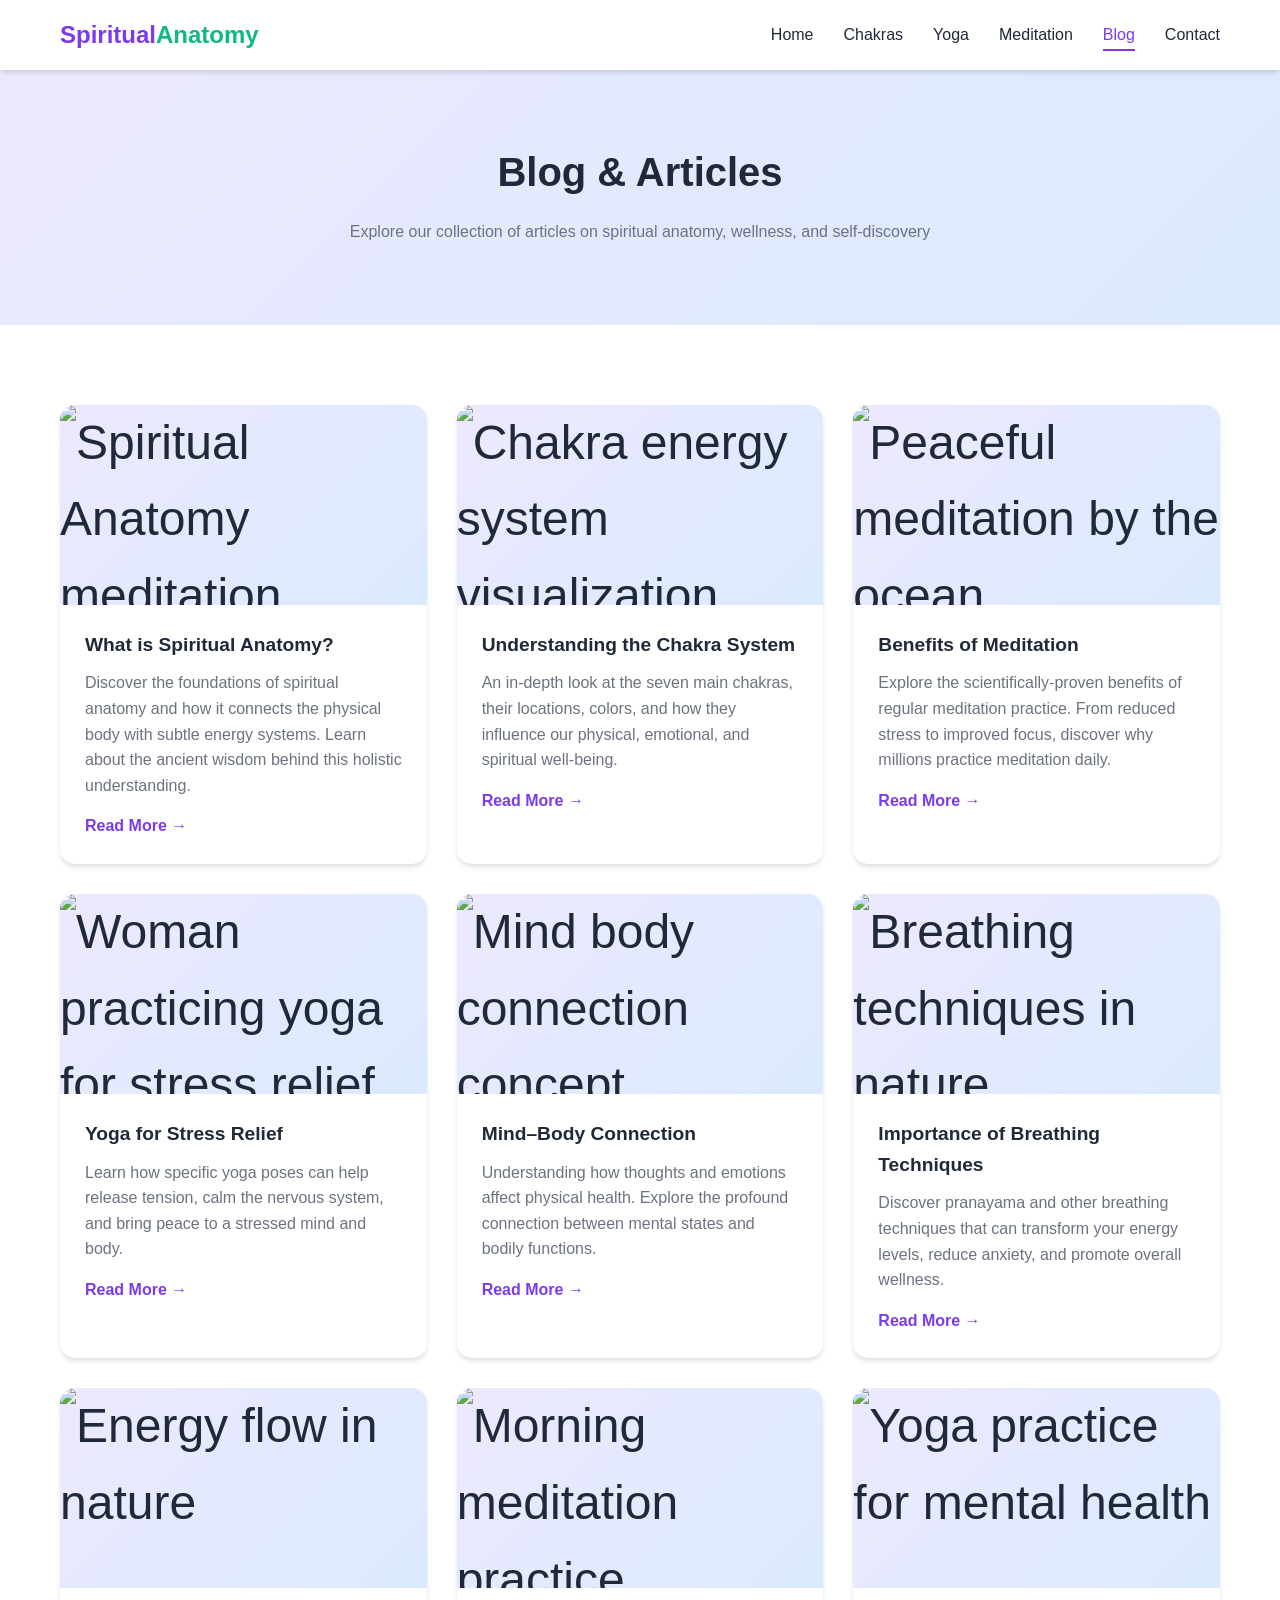
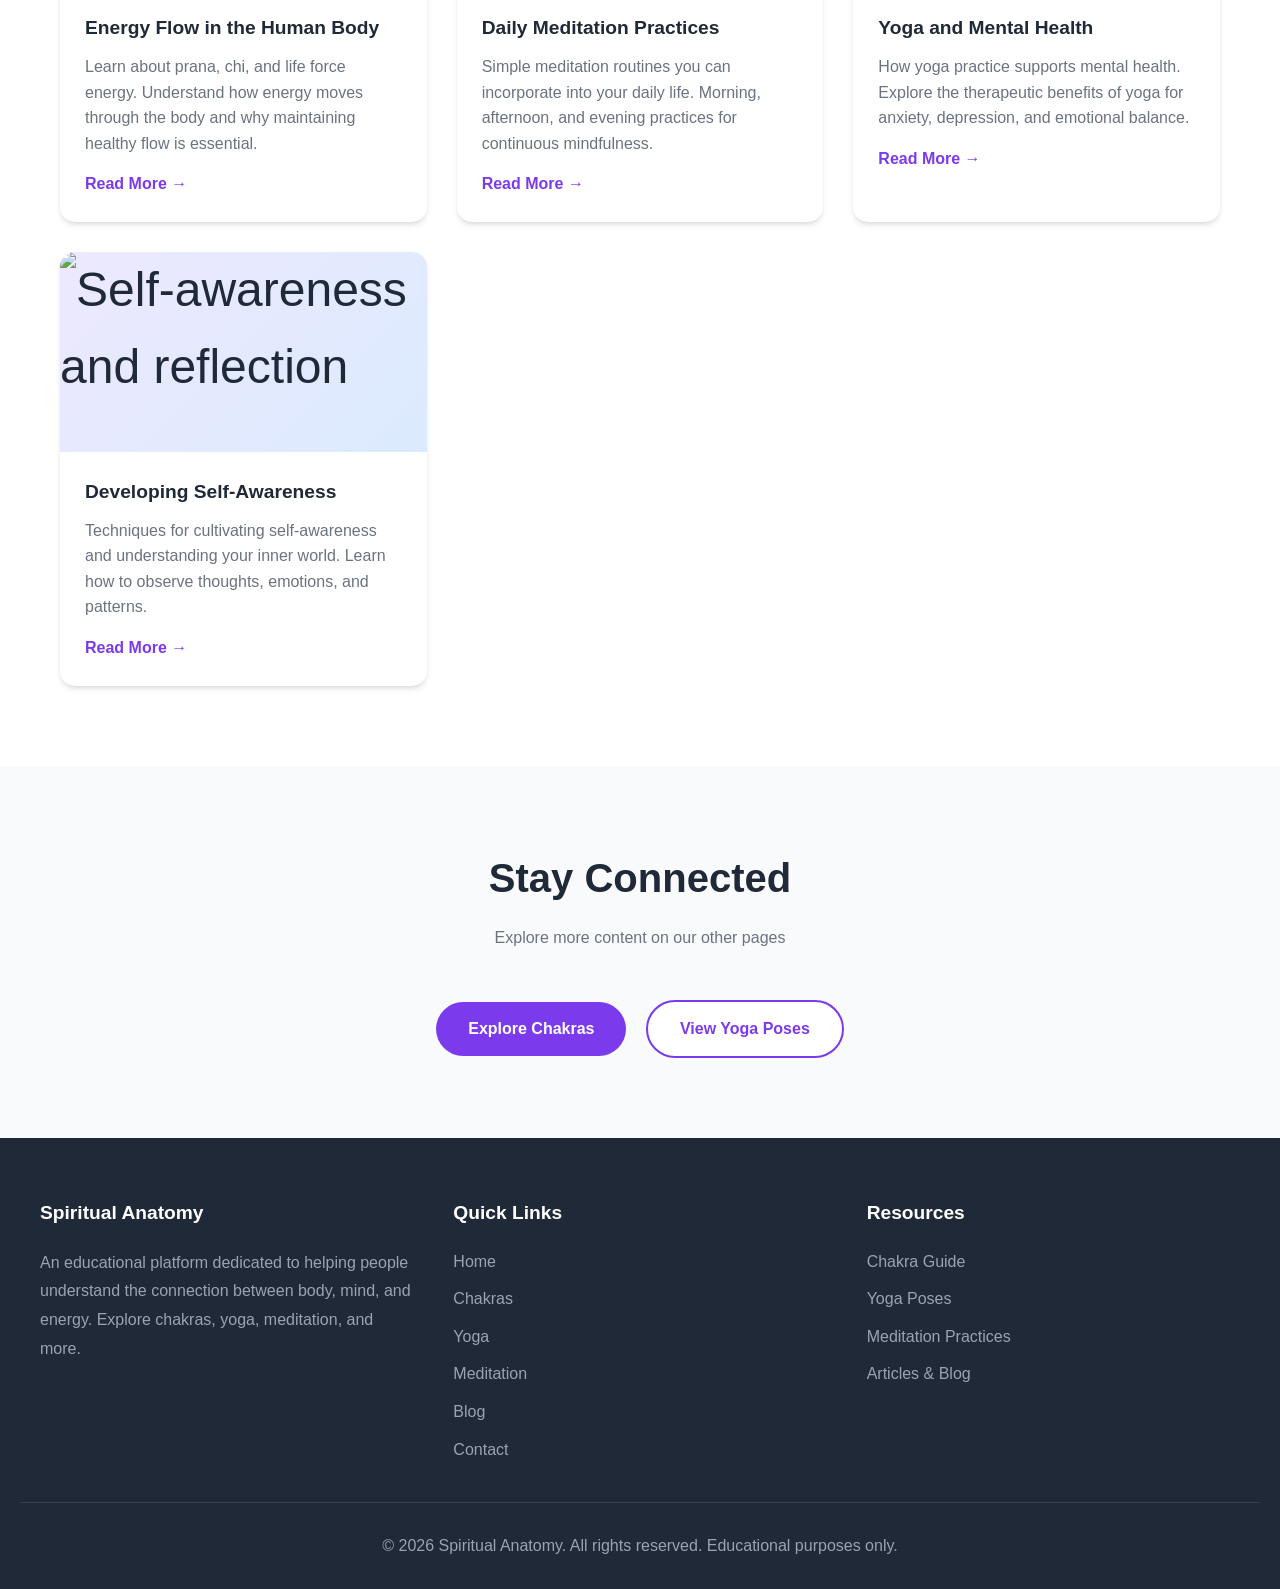
==== blog.html @ a13e0e68 "Initial commit Created from https://vercel.com/new" ====
<!DOCTYPE html>
<html lang="en">
<head>
    <meta charset="UTF-8">
    <meta name="viewport" content="width=device-width, initial-scale=1.0">
    <meta name="description" content="Read articles about spiritual anatomy, chakras, meditation, yoga, and mind-body connection.">
    <title>Blog - Spiritual Anatomy</title>
    <link rel="stylesheet" href="css/style.css">
</head>
<body>
    <!-- Navigation -->
    <nav class="navbar">
        <div class="nav-container">
            <a href="index.html" class="logo">Spiritual<span>Anatomy</span></a>
            <ul class="nav-links">
                <li><a href="index.html">Home</a></li>
                <li><a href="chakra.html">Chakras</a></li>
                <li><a href="yoga.html">Yoga</a></li>
                <li><a href="meditation.html">Meditation</a></li>
                <li><a href="blog.html" class="active">Blog</a></li>
                <li><a href="contact.html">Contact</a></li>
            </ul>
            <div class="mobile-menu-btn">
                <span></span>
                <span></span>
                <span></span>
            </div>
        </div>
    </nav>

    <!-- Page Header -->
    <section class="page-header">
        <h1>Blog & Articles</h1>
        <p>Explore our collection of articles on spiritual anatomy, wellness, and self-discovery</p>
    </section>

    <!-- Blog Grid -->
    <section class="section">
        <div class="container">
            <div class="blog-grid">
                <!-- Article 1 -->
                <article class="blog-card">
                    <div class="blog-image">
                        <img src="https://images.unsplash.com/photo-1506126613408-eca07ce68773?w=500&h=350&fit=crop" alt="Spiritual Anatomy meditation concept">
                    </div>
                    <div class="blog-content">
                        <h3>What is Spiritual Anatomy?</h3>
                        <p>Discover the foundations of spiritual anatomy and how it connects the physical body with subtle energy systems. Learn about the ancient wisdom behind this holistic understanding.</p>
                        <a href="#" class="read-more">Read More →</a>
                    </div>
                </article>

                <!-- Article 2 -->
                <article class="blog-card">
                    <div class="blog-image">
                        <img src="https://images.unsplash.com/photo-1534796636912-3b95b3ab5986?w=500&h=350&fit=crop" alt="Chakra energy system visualization">
                    </div>
                    <div class="blog-content">
                        <h3>Understanding the Chakra System</h3>
                        <p>An in-depth look at the seven main chakras, their locations, colors, and how they influence our physical, emotional, and spiritual well-being.</p>
                        <a href="chakra.html" class="read-more">Read More →</a>
                    </div>
                </article>

                <!-- Article 3 -->
                <article class="blog-card">
                    <div class="blog-image">
                        <img src="https://images.unsplash.com/photo-1508672019048-805c876b67e2?w=500&h=350&fit=crop" alt="Peaceful meditation by the ocean">
                    </div>
                    <div class="blog-content">
                        <h3>Benefits of Meditation</h3>
                        <p>Explore the scientifically-proven benefits of regular meditation practice. From reduced stress to improved focus, discover why millions practice meditation daily.</p>
                        <a href="meditation.html" class="read-more">Read More →</a>
                    </div>
                </article>

                <!-- Article 4 -->
                <article class="blog-card">
                    <div class="blog-image">
                        <img src="https://images.unsplash.com/photo-1544367567-0f2fcb009e0b?w=500&h=350&fit=crop" alt="Woman practicing yoga for stress relief">
                    </div>
                    <div class="blog-content">
                        <h3>Yoga for Stress Relief</h3>
                        <p>Learn how specific yoga poses can help release tension, calm the nervous system, and bring peace to a stressed mind and body.</p>
                        <a href="yoga.html" class="read-more">Read More →</a>
                    </div>
                </article>

                <!-- Article 5 -->
                <article class="blog-card">
                    <div class="blog-image">
                        <img src="https://images.unsplash.com/photo-1559595500-e15296bdbb48?w=500&h=350&fit=crop" alt="Mind body connection concept">
                    </div>
                    <div class="blog-content">
                        <h3>Mind–Body Connection</h3>
                        <p>Understanding how thoughts and emotions affect physical health. Explore the profound connection between mental states and bodily functions.</p>
                        <a href="#" class="read-more">Read More →</a>
                    </div>
                </article>

                <!-- Article 6 -->
                <article class="blog-card">
                    <div class="blog-image">
                        <img src="https://images.unsplash.com/photo-1474418397713-7ede21d49118?w=500&h=350&fit=crop" alt="Breathing techniques in nature">
                    </div>
                    <div class="blog-content">
                        <h3>Importance of Breathing Techniques</h3>
                        <p>Discover pranayama and other breathing techniques that can transform your energy levels, reduce anxiety, and promote overall wellness.</p>
                        <a href="#" class="read-more">Read More →</a>
                    </div>
                </article>

                <!-- Article 7 -->
                <article class="blog-card">
                    <div class="blog-image">
                        <img src="https://images.unsplash.com/photo-1518531933037-91b2f5f229cc?w=500&h=350&fit=crop" alt="Energy flow in nature">
                    </div>
                    <div class="blog-content">
                        <h3>Energy Flow in the Human Body</h3>
                        <p>Learn about prana, chi, and life force energy. Understand how energy moves through the body and why maintaining healthy flow is essential.</p>
                        <a href="#" class="read-more">Read More →</a>
                    </div>
                </article>

                <!-- Article 8 -->
                <article class="blog-card">
                    <div class="blog-image">
                        <img src="https://images.unsplash.com/photo-1495364141860-b0d03eccd065?w=500&h=350&fit=crop" alt="Morning meditation practice">
                    </div>
                    <div class="blog-content">
                        <h3>Daily Meditation Practices</h3>
                        <p>Simple meditation routines you can incorporate into your daily life. Morning, afternoon, and evening practices for continuous mindfulness.</p>
                        <a href="meditation.html" class="read-more">Read More →</a>
                    </div>
                </article>

                <!-- Article 9 -->
                <article class="blog-card">
                    <div class="blog-image">
                        <img src="https://images.unsplash.com/photo-1545205597-3d9d02c29597?w=500&h=350&fit=crop" alt="Yoga practice for mental health">
                    </div>
                    <div class="blog-content">
                        <h3>Yoga and Mental Health</h3>
                        <p>How yoga practice supports mental health. Explore the therapeutic benefits of yoga for anxiety, depression, and emotional balance.</p>
                        <a href="yoga.html" class="read-more">Read More →</a>
                    </div>
                </article>

                <!-- Article 10 -->
                <article class="blog-card">
                    <div class="blog-image">
                        <img src="https://images.unsplash.com/photo-1499209974431-9dddcece7f88?w=500&h=350&fit=crop" alt="Self-awareness and reflection">
                    </div>
                    <div class="blog-content">
                        <h3>Developing Self-Awareness</h3>
                        <p>Techniques for cultivating self-awareness and understanding your inner world. Learn how to observe thoughts, emotions, and patterns.</p>
                        <a href="#" class="read-more">Read More →</a>
                    </div>
                </article>
            </div>
        </div>
    </section>

    <!-- Newsletter Section -->
    <section class="section section-light">
        <div class="container text-center">
            <div class="section-title">
                <h2>Stay Connected</h2>
                <p>Explore more content on our other pages</p>
            </div>
            <a href="chakra.html" class="btn btn-primary">Explore Chakras</a>
            <a href="yoga.html" class="btn btn-secondary" style="margin-left: 15px;">View Yoga Poses</a>
        </div>
    </section>

    <!-- Footer -->
    <footer class="footer">
        <div class="footer-content">
            <div class="footer-section">
                <h3>Spiritual Anatomy</h3>
                <p>An educational platform dedicated to helping people understand the connection between body, mind, and energy. Explore chakras, yoga, meditation, and more.</p>
            </div>
            <div class="footer-section">
                <h3>Quick Links</h3>
                <div class="footer-links">
                    <a href="index.html">Home</a>
                    <a href="chakra.html">Chakras</a>
                    <a href="yoga.html">Yoga</a>
                    <a href="meditation.html">Meditation</a>
                    <a href="blog.html">Blog</a>
                    <a href="contact.html">Contact</a>
                </div>
            </div>
            <div class="footer-section">
                <h3>Resources</h3>
                <div class="footer-links">
                    <a href="chakra.html">Chakra Guide</a>
                    <a href="yoga.html">Yoga Poses</a>
                    <a href="meditation.html">Meditation Practices</a>
                    <a href="blog.html">Articles & Blog</a>
                </div>
            </div>
        </div>
        <div class="footer-bottom">
            <p>&copy; 2026 Spiritual Anatomy. All rights reserved. Educational purposes only.</p>
        </div>
    </footer>

    <script src="js/script.js"></script>
</body>
</html>
---- css/style.css ----
/* ========================================
   Spiritual Anatomy - Main Stylesheet
   ======================================== */

/* CSS Variables */
:root {
    --primary-purple: #7c3aed;
    --primary-blue: #3b82f6;
    --primary-green: #10b981;
    --light-purple: #ede9fe;
    --light-blue: #dbeafe;
    --light-green: #d1fae5;
    --dark-text: #1f2937;
    --light-text: #6b7280;
    --white: #ffffff;
    --off-white: #f9fafb;
    --border-color: #e5e7eb;
    --shadow: 0 4px 6px -1px rgba(0, 0, 0, 0.1), 0 2px 4px -1px rgba(0, 0, 0, 0.06);
    --shadow-lg: 0 10px 15px -3px rgba(0, 0, 0, 0.1), 0 4px 6px -2px rgba(0, 0, 0, 0.05);
    --transition: all 0.3s ease;
}

/* Reset & Base Styles */
* {
    margin: 0;
    padding: 0;
    box-sizing: border-box;
}

html {
    scroll-behavior: smooth;
}

body {
    font-family: 'Segoe UI', Tahoma, Geneva, Verdana, sans-serif;
    line-height: 1.6;
    color: var(--dark-text);
    background-color: var(--white);
}

a {
    text-decoration: none;
    color: inherit;
}

ul {
    list-style: none;
}

img {
    max-width: 100%;
    height: auto;
}

/* Container */
.container {
    max-width: 1200px;
    margin: 0 auto;
    padding: 0 20px;
}

/* ========================================
   Navigation
   ======================================== */
.navbar {
    background: var(--white);
    box-shadow: var(--shadow);
    position: fixed;
    top: 0;
    left: 0;
    right: 0;
    z-index: 1000;
}

.nav-container {
    max-width: 1200px;
    margin: 0 auto;
    padding: 0 20px;
    display: flex;
    justify-content: space-between;
    align-items: center;
    height: 70px;
}

.logo {
    font-size: 1.5rem;
    font-weight: 700;
    color: var(--primary-purple);
}

.logo span {
    color: var(--primary-green);
}

.nav-links {
    display: flex;
    gap: 30px;
}

.nav-links a {
    color: var(--dark-text);
    font-weight: 500;
    padding: 8px 0;
    position: relative;
    transition: var(--transition);
}

.nav-links a:hover,
.nav-links a.active {
    color: var(--primary-purple);
}

.nav-links a::after {
    content: '';
    position: absolute;
    bottom: 0;
    left: 0;
    width: 0;
    height: 2px;
    background: var(--primary-purple);
    transition: var(--transition);
}

.nav-links a:hover::after,
.nav-links a.active::after {
    width: 100%;
}

/* Mobile Menu Button */
.mobile-menu-btn {
    display: none;
    flex-direction: column;
    gap: 5px;
    cursor: pointer;
    padding: 5px;
}

.mobile-menu-btn span {
    width: 25px;
    height: 3px;
    background: var(--dark-text);
    transition: var(--transition);
}

/* ========================================
   Hero Section
   ======================================== */
.hero {
    background: linear-gradient(135deg, var(--light-purple) 0%, var(--light-blue) 50%, var(--light-green) 100%);
    padding: 150px 20px 100px;
    text-align: center;
    min-height: 90vh;
    display: flex;
    align-items: center;
    justify-content: center;
}

.hero-content {
    max-width: 800px;
    margin: 0 auto;
}

.hero h1 {
    font-size: 3rem;
    color: var(--dark-text);
    margin-bottom: 20px;
    line-height: 1.2;
}

.hero .subtitle {
    font-size: 1.5rem;
    color: var(--primary-purple);
    margin-bottom: 20px;
}

.hero p {
    font-size: 1.1rem;
    color: var(--light-text);
    margin-bottom: 30px;
    max-width: 600px;
    margin-left: auto;
    margin-right: auto;
}

/* Buttons */
.btn {
    display: inline-block;
    padding: 14px 32px;
    border-radius: 50px;
    font-weight: 600;
    font-size: 1rem;
    cursor: pointer;
    transition: var(--transition);
    border: none;
}

.btn-primary {
    background: var(--primary-purple);
    color: var(--white);
}

.btn-primary:hover {
    background: #6d28d9;
    transform: translateY(-2px);
    box-shadow: var(--shadow-lg);
}

.btn-secondary {
    background: var(--white);
    color: var(--primary-purple);
    border: 2px solid var(--primary-purple);
}

.btn-secondary:hover {
    background: var(--primary-purple);
    color: var(--white);
}

/* ========================================
   Sections
   ======================================== */
.section {
    padding: 80px 20px;
}

.section-light {
    background: var(--off-white);
}

.section-title {
    text-align: center;
    margin-bottom: 50px;
}

.section-title h2 {
    font-size: 2.5rem;
    color: var(--dark-text);
    margin-bottom: 15px;
}

.section-title p {
    color: var(--light-text);
    max-width: 600px;
    margin: 0 auto;
}

/* ========================================
   Cards
   ======================================== */
.cards-grid {
    display: grid;
    grid-template-columns: repeat(auto-fit, minmax(300px, 1fr));
    gap: 30px;
    max-width: 1200px;
    margin: 0 auto;
}

.card {
    background: var(--white);
    border-radius: 15px;
    padding: 30px;
    box-shadow: var(--shadow);
    transition: var(--transition);
    text-align: center;
}

.card:hover {
    transform: translateY(-5px);
    box-shadow: var(--shadow-lg);
}

.card-image {
    height: 180px;
    margin: -30px -30px 20px -30px;
    overflow: hidden;
}

.card-image img {
    width: 100%;
    height: 100%;
    object-fit: cover;
    transition: transform 0.3s ease;
}

.card:hover .card-image img {
    transform: scale(1.05);
}

.card-icon {
    width: 70px;
    height: 70px;
    background: linear-gradient(135deg, var(--light-purple), var(--light-blue));
    border-radius: 50%;
    display: flex;
    align-items: center;
    justify-content: center;
    margin: 0 auto 20px;
    font-size: 2rem;
}

.card h3 {
    font-size: 1.3rem;
    margin-bottom: 15px;
    color: var(--dark-text);
}

.card p {
    color: var(--light-text);
}

/* ========================================
   Benefits List
   ======================================== */
.benefits-section {
    background: linear-gradient(135deg, var(--primary-purple), var(--primary-blue));
    color: var(--white);
}

.benefits-section .section-title h2,
.benefits-section .section-title p {
    color: var(--white);
}

.benefits-list {
    display: grid;
    grid-template-columns: repeat(auto-fit, minmax(250px, 1fr));
    gap: 20px;
    max-width: 900px;
    margin: 0 auto;
}

.benefit-item {
    display: flex;
    align-items: center;
    gap: 15px;
    background: rgba(255, 255, 255, 0.1);
    padding: 20px;
    border-radius: 10px;
    transition: var(--transition);
}

.benefit-item:hover {
    background: rgba(255, 255, 255, 0.2);
}

.benefit-icon {
    width: 40px;
    height: 40px;
    background: var(--white);
    border-radius: 50%;
    display: flex;
    align-items: center;
    justify-content: center;
    color: var(--primary-purple);
    font-size: 1.2rem;
    flex-shrink: 0;
}

/* ========================================
   Chakra Cards
   ======================================== */
.chakra-grid {
    display: grid;
    grid-template-columns: repeat(auto-fit, minmax(280px, 1fr));
    gap: 25px;
    max-width: 1200px;
    margin: 0 auto;
}

.chakra-card {
    background: var(--white);
    border-radius: 15px;
    padding: 30px;
    box-shadow: var(--shadow);
    transition: var(--transition);
    position: relative;
    overflow: hidden;
}

.chakra-card:hover {
    transform: translateY(-5px);
    box-shadow: var(--shadow-lg);
}

.chakra-card::before {
    content: '';
    position: absolute;
    top: 0;
    left: 0;
    right: 0;
    height: 5px;
}

.chakra-card.root::before { background: #ef4444; }
.chakra-card.sacral::before { background: #f97316; }
.chakra-card.solar::before { background: #eab308; }
.chakra-card.heart::before { background: #22c55e; }
.chakra-card.throat::before { background: #3b82f6; }
.chakra-card.third-eye::before { background: #6366f1; }
.chakra-card.crown::before { background: #a855f7; }

.chakra-image-container {
    height: 180px;
    overflow: hidden;
    margin: -30px -30px 20px -30px;
}

.chakra-image-container img {
    width: 100%;
    height: 100%;
    object-fit: cover;
    transition: transform 0.3s ease;
}

.chakra-card:hover .chakra-image-container img {
    transform: scale(1.05);
}

.chakra-symbol {
    width: 80px;
    height: 80px;
    border-radius: 50%;
    display: flex;
    align-items: center;
    justify-content: center;
    margin: 0 auto 20px;
    font-size: 2rem;
    color: var(--white);
}

.chakra-card.root .chakra-symbol { background: #ef4444; }
.chakra-card.sacral .chakra-symbol { background: #f97316; }
.chakra-card.solar .chakra-symbol { background: #eab308; }
.chakra-card.heart .chakra-symbol { background: #22c55e; }
.chakra-card.throat .chakra-symbol { background: #3b82f6; }
.chakra-card.third-eye .chakra-symbol { background: #6366f1; }
.chakra-card.crown .chakra-symbol { background: #a855f7; }

.chakra-card h3 {
    font-size: 1.3rem;
    margin-bottom: 15px;
    color: var(--dark-text);
    text-align: center;
}

.chakra-info {
    text-align: center;
}

.chakra-info p {
    color: var(--light-text);
    margin-bottom: 8px;
    font-size: 0.95rem;
}

.chakra-info strong {
    color: var(--dark-text);
}

/* ========================================
   Yoga Grid
   ======================================== */
.yoga-grid {
    display: grid;
    grid-template-columns: repeat(auto-fill, minmax(250px, 1fr));
    gap: 25px;
    max-width: 1200px;
    margin: 0 auto;
}

.yoga-card {
    background: var(--white);
    border-radius: 15px;
    overflow: hidden;
    box-shadow: var(--shadow);
    transition: var(--transition);
}

.yoga-card:hover {
    transform: translateY(-5px);
    box-shadow: var(--shadow-lg);
}

.yoga-image {
    height: 200px;
    background: linear-gradient(135deg, var(--light-purple), var(--light-green));
    display: flex;
    align-items: center;
    justify-content: center;
    font-size: 4rem;
    color: var(--primary-purple);
    overflow: hidden;
}

.yoga-image img {
    width: 100%;
    height: 100%;
    object-fit: cover;
    transition: transform 0.3s ease;
}

.yoga-card:hover .yoga-image img {
    transform: scale(1.05);
}

.yoga-content {
    padding: 20px;
    text-align: center;
}

.yoga-content h3 {
    font-size: 1.1rem;
    margin-bottom: 10px;
    color: var(--dark-text);
}

.yoga-content p {
    color: var(--light-text);
    font-size: 0.9rem;
}

/* ========================================
   Meditation Section
   ======================================== */
.meditation-steps {
    max-width: 700px;
    margin: 0 auto;
}

.step {
    display: flex;
    align-items: flex-start;
    gap: 20px;
    margin-bottom: 25px;
    padding: 25px;
    background: var(--white);
    border-radius: 15px;
    box-shadow: var(--shadow);
    transition: var(--transition);
}

.step:hover {
    transform: translateX(5px);
    box-shadow: var(--shadow-lg);
}

.step-number {
    width: 50px;
    height: 50px;
    background: var(--primary-purple);
    color: var(--white);
    border-radius: 50%;
    display: flex;
    align-items: center;
    justify-content: center;
    font-weight: 700;
    font-size: 1.2rem;
    flex-shrink: 0;
}

.step-content h3 {
    margin-bottom: 8px;
    color: var(--dark-text);
}

.step-content p {
    color: var(--light-text);
}

/* ========================================
   Blog Grid
   ======================================== */
.blog-grid {
    display: grid;
    grid-template-columns: repeat(auto-fit, minmax(300px, 1fr));
    gap: 30px;
    max-width: 1200px;
    margin: 0 auto;
}

.blog-card {
    background: var(--white);
    border-radius: 15px;
    overflow: hidden;
    box-shadow: var(--shadow);
    transition: var(--transition);
}

.blog-card:hover {
    transform: translateY(-5px);
    box-shadow: var(--shadow-lg);
}

.blog-image {
    height: 200px;
    background: linear-gradient(135deg, var(--light-purple), var(--light-blue));
    display: flex;
    align-items: center;
    justify-content: center;
    font-size: 3rem;
    overflow: hidden;
}

.blog-image img {
    width: 100%;
    height: 100%;
    object-fit: cover;
    transition: transform 0.3s ease;
}

.blog-card:hover .blog-image img {
    transform: scale(1.05);
}

.blog-content {
    padding: 25px;
}

.blog-content h3 {
    font-size: 1.2rem;
    margin-bottom: 10px;
    color: var(--dark-text);
}

.blog-content p {
    color: var(--light-text);
    margin-bottom: 15px;
}

.blog-content .read-more {
    color: var(--primary-purple);
    font-weight: 600;
    display: inline-flex;
    align-items: center;
    gap: 5px;
    transition: var(--transition);
}

.blog-content .read-more:hover {
    gap: 10px;
}

/* ========================================
   Contact Form
   ======================================== */
.contact-section {
    max-width: 600px;
    margin: 0 auto;
}

.contact-form {
    background: var(--white);
    padding: 40px;
    border-radius: 15px;
    box-shadow: var(--shadow);
}

.form-group {
    margin-bottom: 25px;
}

.form-group label {
    display: block;
    margin-bottom: 8px;
    font-weight: 600;
    color: var(--dark-text);
}

.form-group input,
.form-group textarea {
    width: 100%;
    padding: 15px;
    border: 2px solid var(--border-color);
    border-radius: 10px;
    font-size: 1rem;
    font-family: inherit;
    transition: var(--transition);
}

.form-group input:focus,
.form-group textarea:focus {
    outline: none;
    border-color: var(--primary-purple);
}

.form-group textarea {
    min-height: 150px;
    resize: vertical;
}

.form-group .error-message {
    color: #ef4444;
    font-size: 0.85rem;
    margin-top: 5px;
    display: none;
}

.form-group.error input,
.form-group.error textarea {
    border-color: #ef4444;
}

.form-group.error .error-message {
    display: block;
}

.submit-btn {
    width: 100%;
    padding: 15px;
    background: var(--primary-purple);
    color: var(--white);
    border: none;
    border-radius: 10px;
    font-size: 1rem;
    font-weight: 600;
    cursor: pointer;
    transition: var(--transition);
}

.submit-btn:hover {
    background: #6d28d9;
}

.success-message {
    display: none;
    background: var(--light-green);
    color: #059669;
    padding: 20px;
    border-radius: 10px;
    text-align: center;
    margin-top: 20px;
}

/* ========================================
   Page Header
   ======================================== */
.page-header {
    background: linear-gradient(135deg, var(--light-purple) 0%, var(--light-blue) 100%);
    padding: 140px 20px 80px;
    text-align: center;
}

.page-header h1 {
    font-size: 2.5rem;
    color: var(--dark-text);
    margin-bottom: 15px;
}

.page-header p {
    color: var(--light-text);
    max-width: 600px;
    margin: 0 auto;
}

/* ========================================
   Footer
   ======================================== */
.footer {
    background: var(--dark-text);
    color: var(--white);
    padding: 60px 20px 30px;
}

.footer-content {
    display: grid;
    grid-template-columns: repeat(auto-fit, minmax(250px, 1fr));
    gap: 40px;
    max-width: 1200px;
    margin: 0 auto;
}

.footer-section h3 {
    font-size: 1.2rem;
    margin-bottom: 20px;
    color: var(--white);
}

.footer-section p {
    color: #9ca3af;
    line-height: 1.8;
}

.footer-links {
    display: flex;
    flex-direction: column;
    gap: 12px;
}

.footer-links a {
    color: #9ca3af;
    transition: var(--transition);
}

.footer-links a:hover {
    color: var(--white);
    padding-left: 5px;
}

.footer-bottom {
    text-align: center;
    padding-top: 30px;
    margin-top: 40px;
    border-top: 1px solid #374151;
    color: #9ca3af;
}

/* ========================================
   Responsive Design
   ======================================== */
@media (max-width: 768px) {
    .mobile-menu-btn {
        display: flex;
    }

    .nav-links {
        display: none;
        position: absolute;
        top: 70px;
        left: 0;
        right: 0;
        background: var(--white);
        flex-direction: column;
        padding: 20px;
        gap: 15px;
        box-shadow: var(--shadow);
    }

    .nav-links.active {
        display: flex;
    }

    .hero h1 {
        font-size: 2rem;
    }

    .hero .subtitle {
        font-size: 1.2rem;
    }

    .section-title h2 {
        font-size: 1.8rem;
    }

    .page-header h1 {
        font-size: 2rem;
    }

    .contact-form {
        padding: 25px;
    }

    .cards-grid,
    .chakra-grid,
    .yoga-grid,
    .blog-grid {
        grid-template-columns: 1fr;
    }
}

@media (max-width: 480px) {
    .hero {
        padding: 120px 15px 60px;
    }

    .section {
        padding: 50px 15px;
    }

    .hero h1 {
        font-size: 1.7rem;
    }

    .card {
        padding: 20px;
    }

    .step {
        flex-direction: column;
        text-align: center;
    }
}

/* ========================================
   Utility Classes
   ======================================== */
.text-center {
    text-align: center;
}

.mt-20 {
    margin-top: 20px;
}

.mb-20 {
    margin-bottom: 20px;
}

.intro-text {
    max-width: 800px;
    margin: 0 auto 40px;
    text-align: center;
    color: var(--light-text);
    font-size: 1.1rem;
    line-height: 1.8;
}
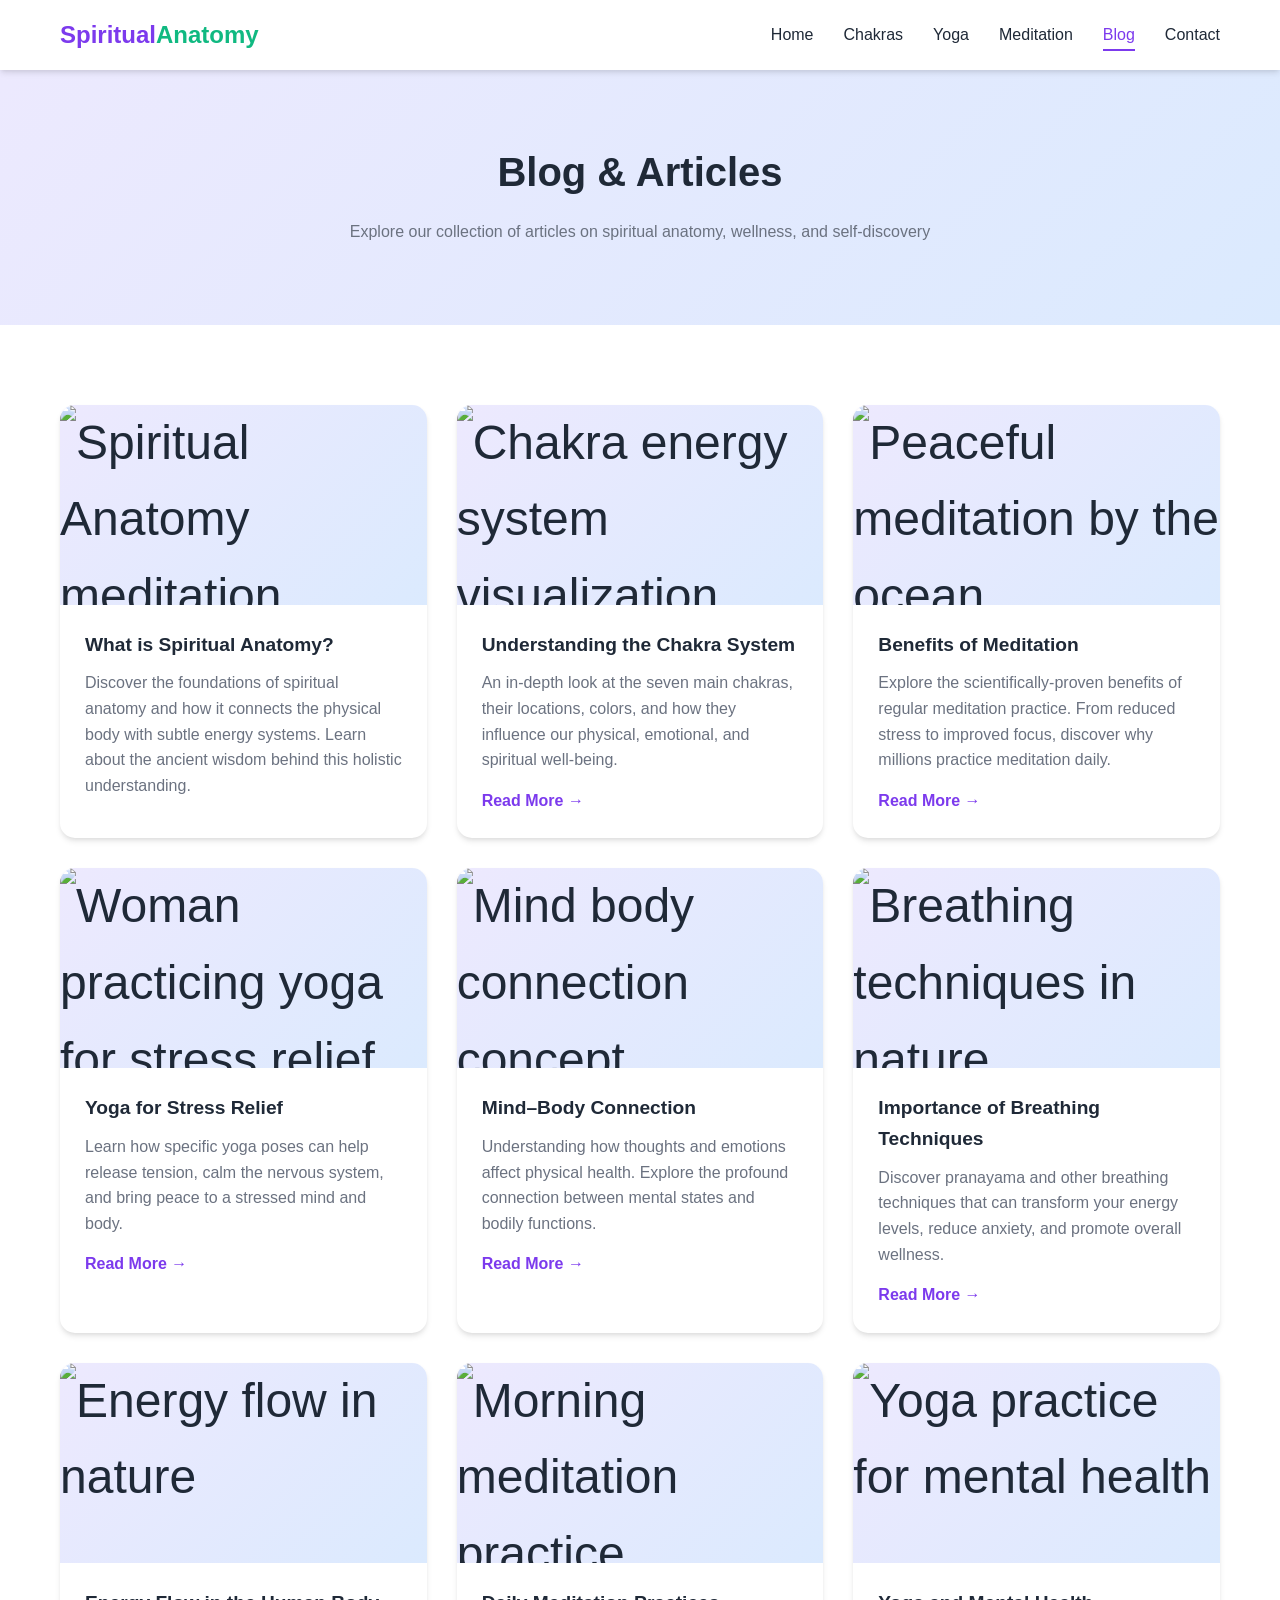
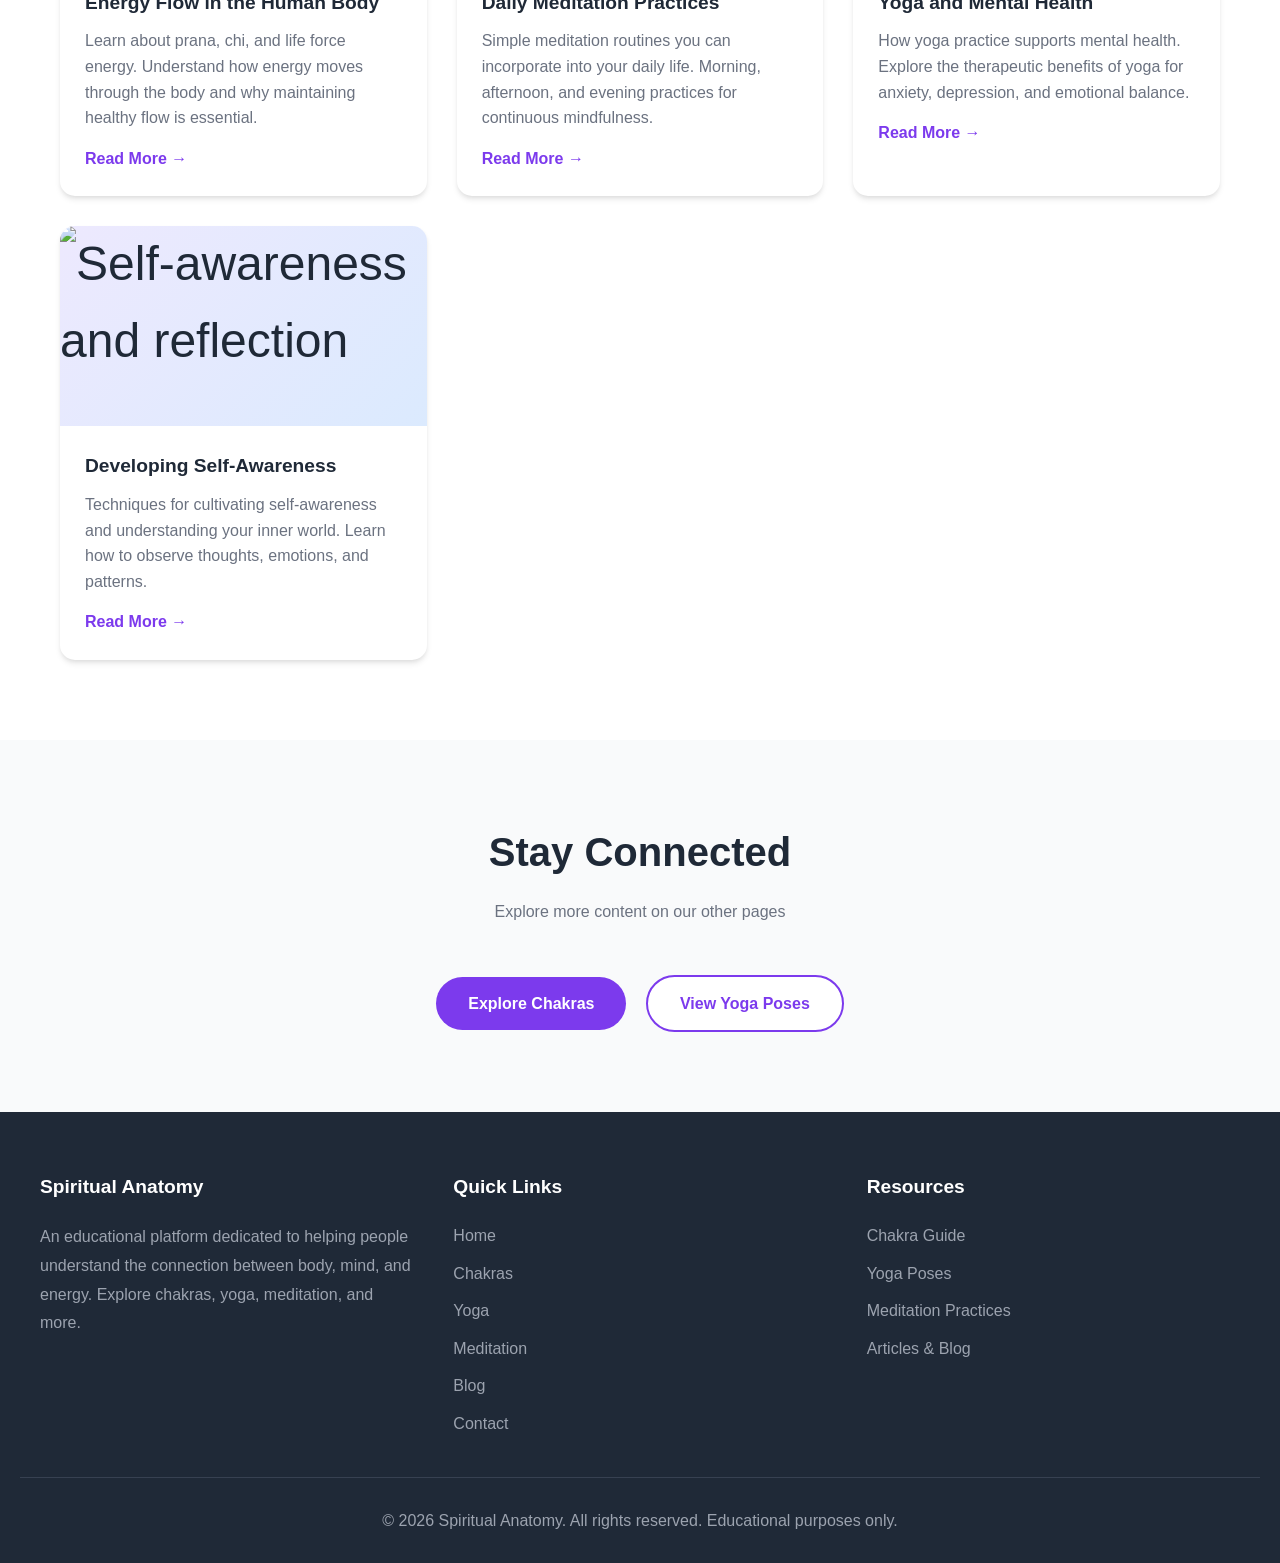
==== commit 5eb52656: "Update blog.html" ====
--- a/blog.html
+++ b/blog.html
@@ -46,7 +46,7 @@
                     <div class="blog-content">
                         <h3>What is Spiritual Anatomy?</h3>
                         <p>Discover the foundations of spiritual anatomy and how it connects the physical body with subtle energy systems. Learn about the ancient wisdom behind this holistic understanding.</p>
-                        <a href="#" class="read-more">Read More →</a>
+                        <!--<a href="#" class="read-more">Read More →</a> -->
                     </div>
                 </article>
 
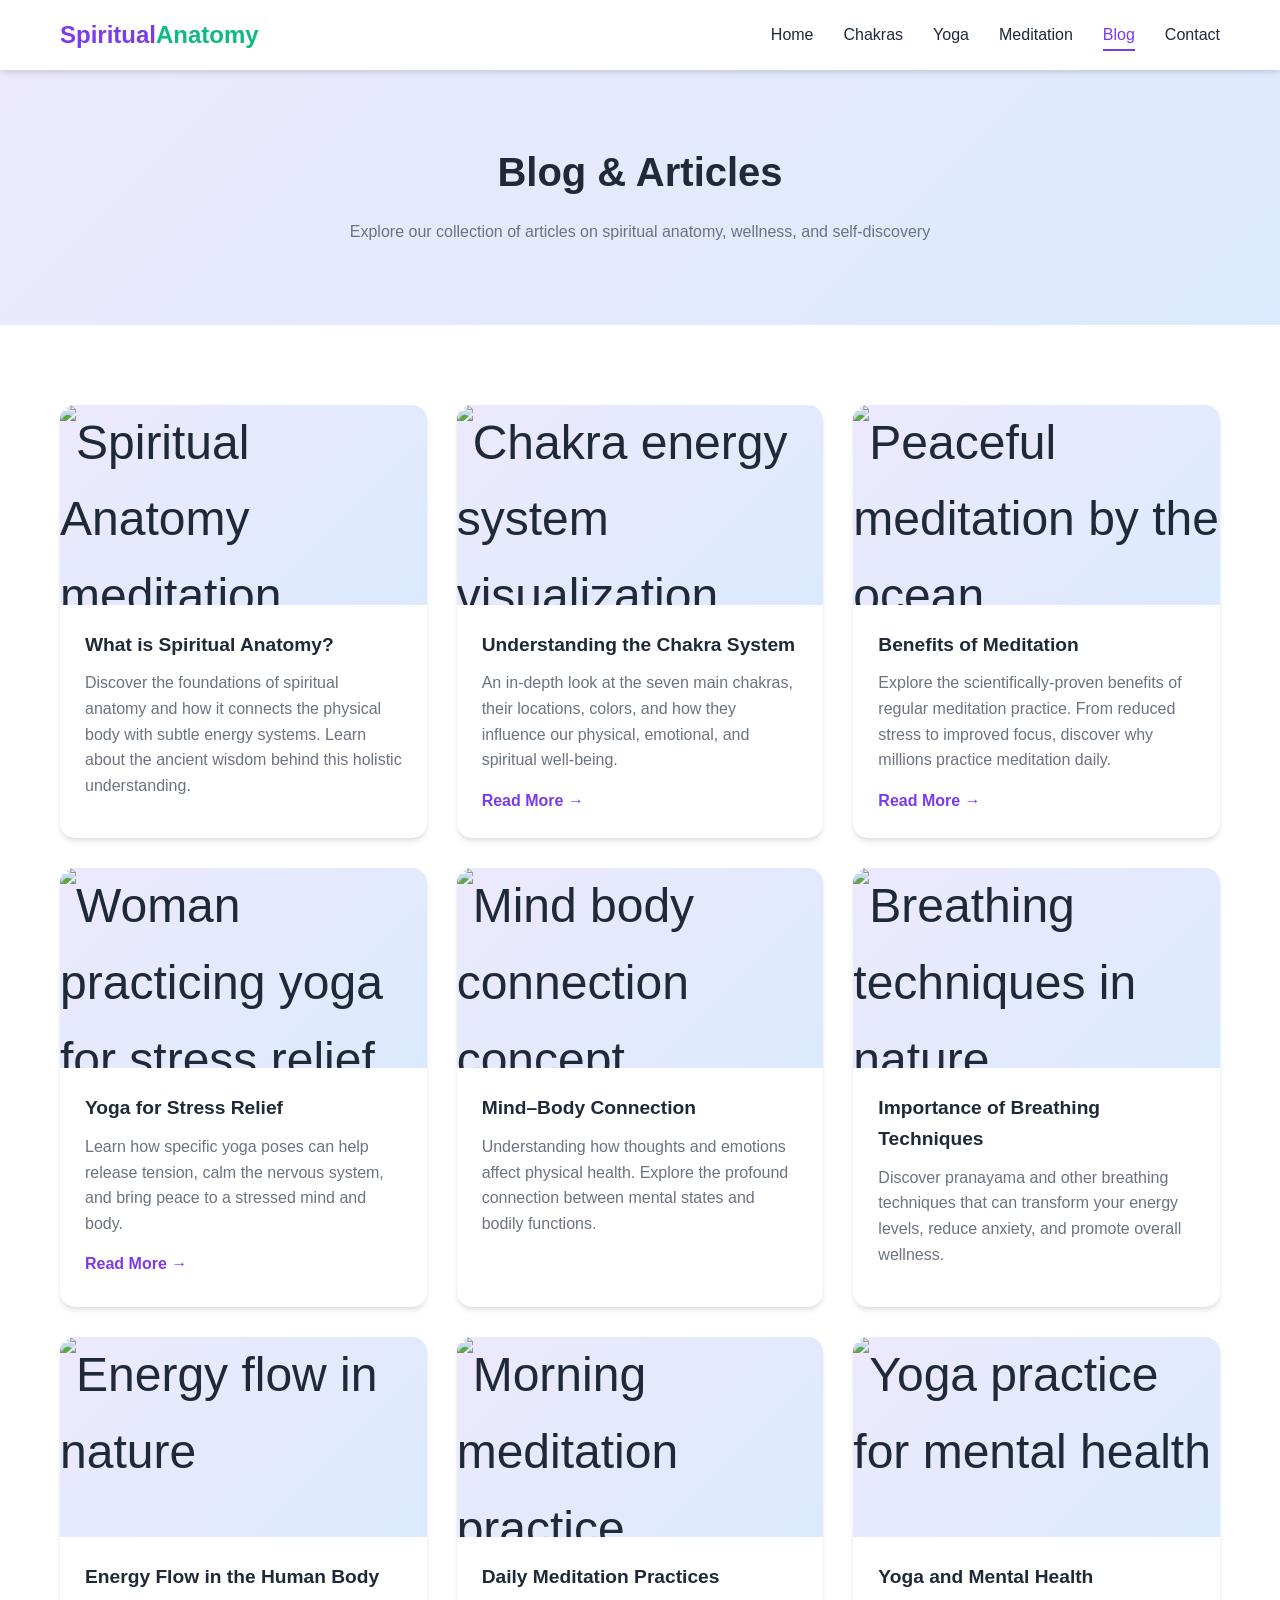
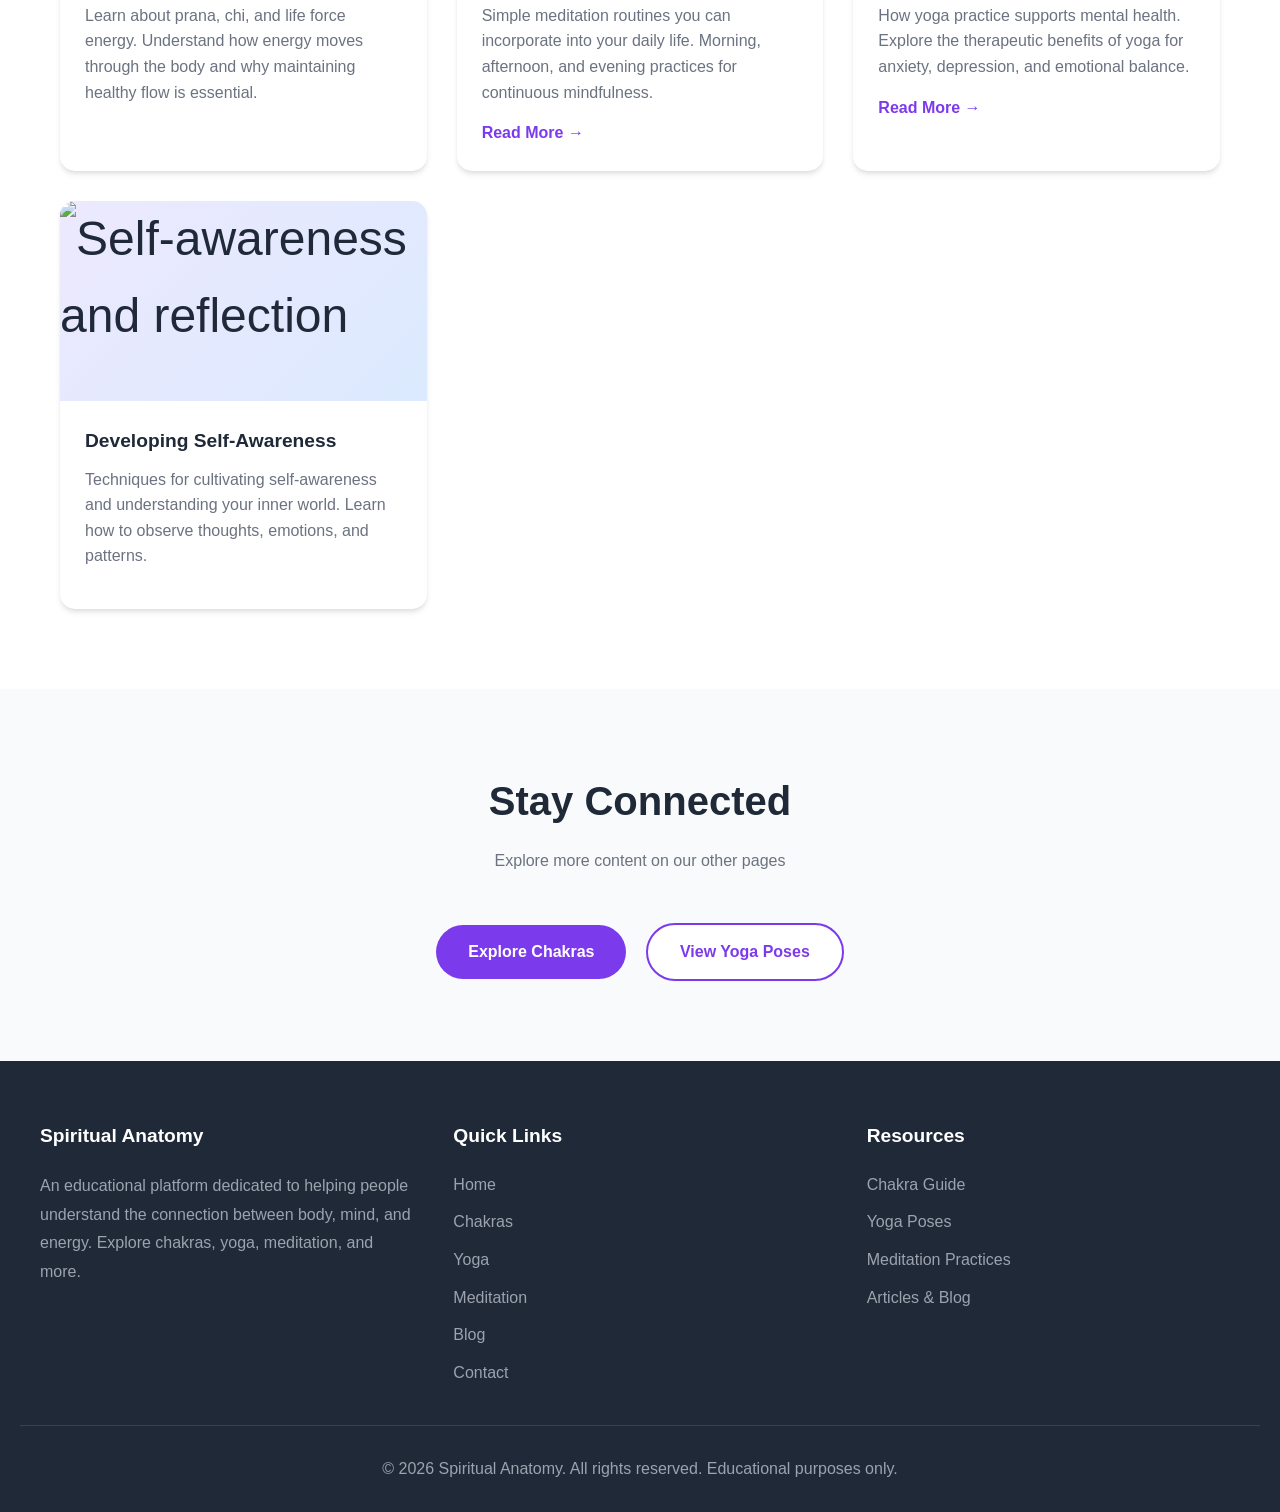
==== commit 867bc13d: "Comment out 'Read More' links in blog articles" ====
--- a/blog.html
+++ b/blog.html
@@ -94,7 +94,7 @@
                     <div class="blog-content">
                         <h3>Mind–Body Connection</h3>
                         <p>Understanding how thoughts and emotions affect physical health. Explore the profound connection between mental states and bodily functions.</p>
-                        <a href="#" class="read-more">Read More →</a>
+                        <!--<a href="#" class="read-more">Read More →</a> -->
                     </div>
                 </article>
 
@@ -106,7 +106,7 @@
                     <div class="blog-content">
                         <h3>Importance of Breathing Techniques</h3>
                         <p>Discover pranayama and other breathing techniques that can transform your energy levels, reduce anxiety, and promote overall wellness.</p>
-                        <a href="#" class="read-more">Read More →</a>
+                        <!--<a href="#" class="read-more">Read More →</a> -->
                     </div>
                 </article>
 
@@ -118,7 +118,7 @@
                     <div class="blog-content">
                         <h3>Energy Flow in the Human Body</h3>
                         <p>Learn about prana, chi, and life force energy. Understand how energy moves through the body and why maintaining healthy flow is essential.</p>
-                        <a href="#" class="read-more">Read More →</a>
+                        <!--<a href="#" class="read-more">Read More →</a> -->
                     </div>
                 </article>
 
@@ -154,7 +154,7 @@
                     <div class="blog-content">
                         <h3>Developing Self-Awareness</h3>
                         <p>Techniques for cultivating self-awareness and understanding your inner world. Learn how to observe thoughts, emotions, and patterns.</p>
-                        <a href="#" class="read-more">Read More →</a>
+                        <!--<a href="#" class="read-more">Read More →</a> -->
                     </div>
                 </article>
             </div>
